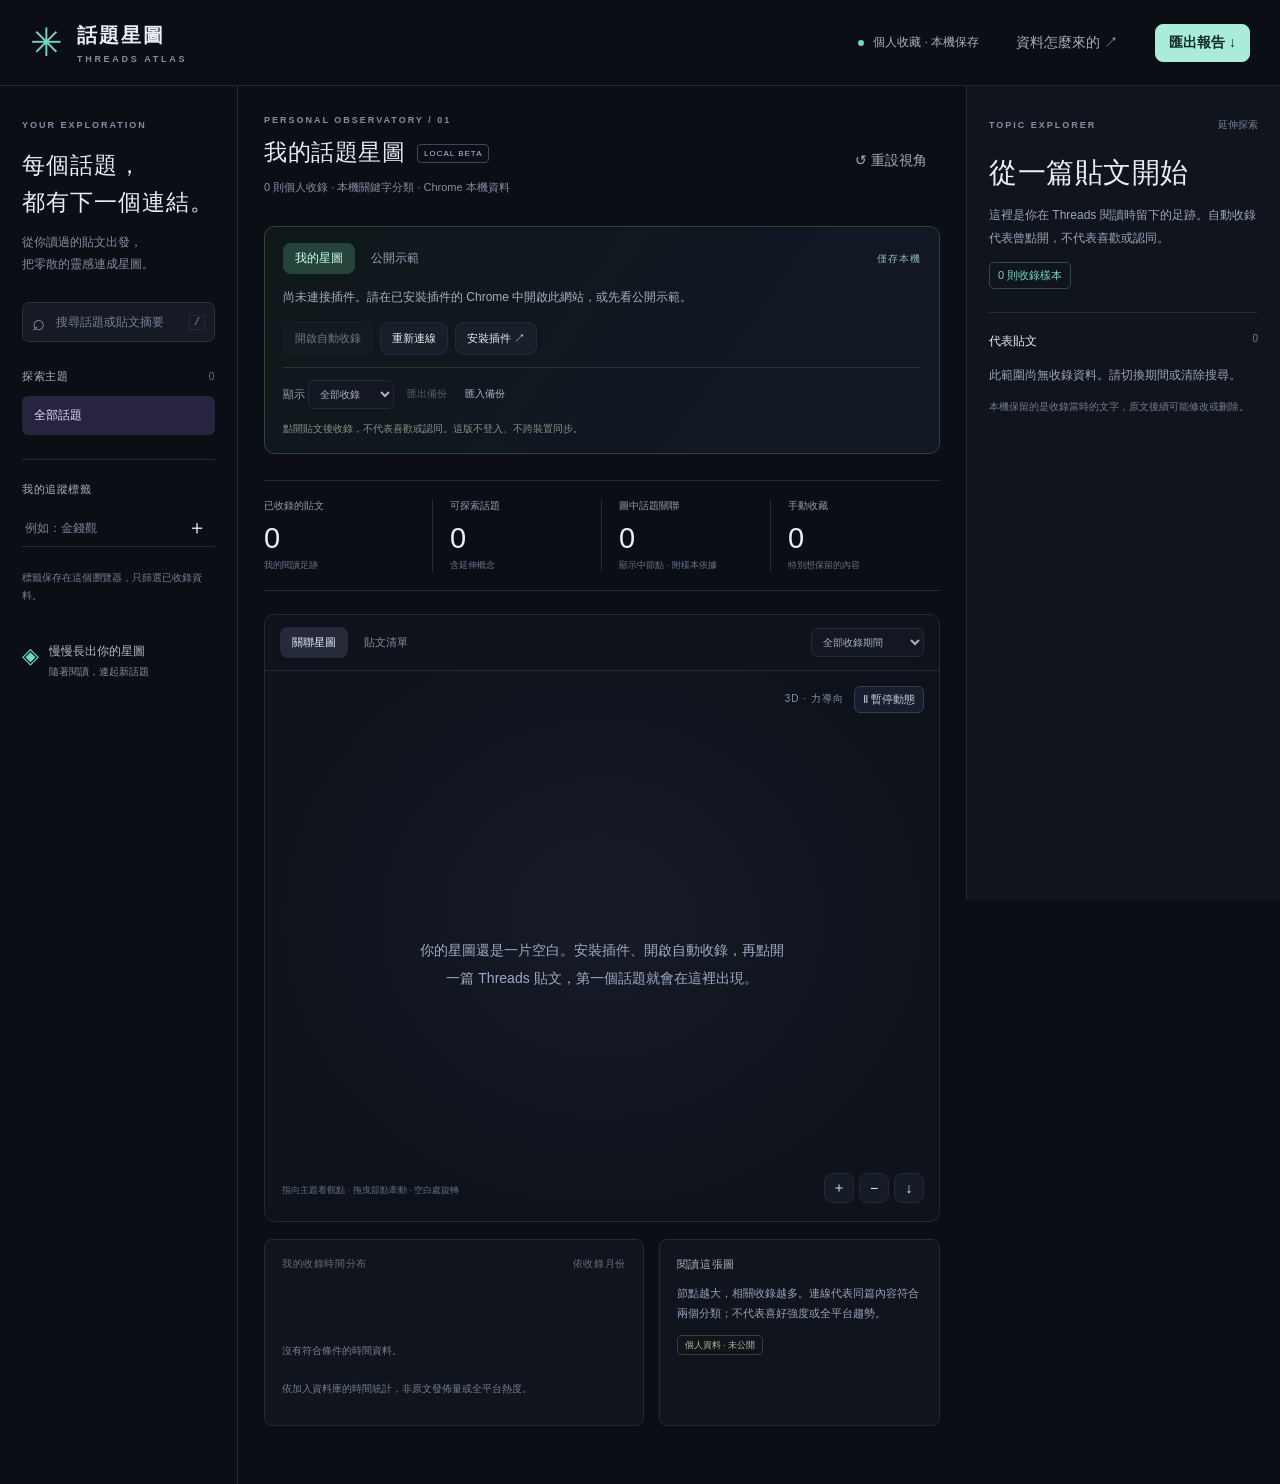
==== site/index.html @ adb9a3a2 "Publish Threads Atlas with local Chrome collection and 3D topic voices" ====
<!doctype html>
<html lang="zh-Hant"><head><meta charset="utf-8"><meta name="viewport" content="width=device-width,initial-scale=1"><meta name="color-scheme" content="dark"><meta name="description" content="從你開啟的 Threads 貼文建立個人話題星圖。本機保存、免登入，另提供公開樣本試玩。"><title>話題星圖 · Threads Atlas</title><link rel="stylesheet" href="styles.css"><script type="importmap">{"imports":{"three":"./vendor/three/three.module.min.js"}}</script></head>
<body>
<header><a class="brand" href="./"><span class="brand-mark">✳</span><span>話題星圖<small>THREADS ATLAS</small></span></a><div class="header-note"><span class="live-dot"></span>個人收藏 · 本機保存</div><button id="method-btn" class="quiet">資料怎麼來的 ↗</button><button id="export" class="primary">匯出報告 ↓</button></header>
<main>
<aside class="sidebar"><div class="eyebrow">YOUR EXPLORATION</div><h1>每個話題，<br>都有下一個連結。</h1><p class="intro">從你讀過的貼文出發，<br>把零散的靈感連成星圖。</p><label class="search"><span>⌕</span><input id="search" placeholder="搜尋話題或貼文摘要" aria-label="搜尋話題或貼文摘要"><kbd>/</kbd></label><div class="section-label">探索主題 <span id="topic-total">0</span></div><nav id="topics" aria-label="話題入口"></nav><form id="tag-form"><label for="tag-input" class="section-label">我的追蹤標籤</label><div class="tag-field"><input id="tag-input" maxlength="30" placeholder="例如：金錢觀" aria-label="新增追蹤標籤"><button aria-label="新增標籤">＋</button></div></form><div id="tags"></div><p class="tiny">標籤保存在這個瀏覽器，只篩選已收錄資料。</p><div class="sidebar-foot"><span>◈</span><div>慢慢長出你的星圖<small>隨著閱讀，連起新話題</small></div></div></aside>
<section class="workspace"><div class="page-heading"><div><div class="eyebrow">PERSONAL OBSERVATORY / 01</div><h2><span id="page-title">我的話題星圖</span><span class="beta">LOCAL BETA</span></h2><p id="snapshot-caption">正在載入資料…</p></div><button id="reset" class="quiet">↺ 重設視角</button></div><section class="library-panel" aria-label="個人收錄設定">
<div class="library-heading"><div class="library-switch" role="group" aria-label="資料來源"><button id="personal-tab" class="active" aria-pressed="true">我的星圖</button><button id="sample-tab" aria-pressed="false">公開示範</button></div><span class="local-pill">僅存本機</span></div>
<p id="library-status" role="status">正在尋找 Chrome 插件…</p>
<div class="library-actions"><button id="capture-toggle" disabled aria-pressed="false">開啟自動收錄</button><button id="connect-extension">重新連線</button><button id="install-extension">安裝插件 ↗</button></div>
<div class="library-tools"><label>顯示 <select id="library-filter"><option value="all">全部收錄</option><option value="manual">僅手動收藏</option></select></label><button id="backup-library">匯出備份</button><button id="import-library">匯入備份</button><input id="library-file" type="file" accept="application/json,.json" hidden><button id="exit-import" hidden>返回插件資料</button></div>
<p class="library-note">點開貼文後收錄，不代表喜歡或認同。這版不登入、不跨裝置同步。</p>
</section><div class="stats"><div><small id="post-count-title">已收錄的貼文</small><strong id="post-count">—</strong><span id="post-count-note">我的閱讀足跡</span></div><div><small>可探索話題</small><strong id="node-count">—</strong><span>含延伸概念</span></div><div><small>圖中話題關聯</small><strong id="edge-count">—</strong><span>顯示中節點 · 附樣本依據</span></div><div><small id="fourth-title">手動收藏</small><strong id="fourth-count">0</strong><span id="fourth-note">特別想保留的內容</span></div></div>
<div class="graph-panel"><div class="graph-top"><div class="tabs"><button class="active" id="graph-tab" aria-pressed="true">關聯星圖</button><button id="list-tab" aria-pressed="false">貼文清單</button></div><select id="period" aria-label="貼文時間範圍"><option value="all">全部收錄期間</option><option value="7">快照前 7 天</option><option value="1">快照前 24 小時</option></select></div><div id="graph-stage"><div id="graph" role="group" aria-label="3D 話題關聯圖"></div><div id="graph-empty" hidden>這個篩選沒有收錄貼文，試試其他話題或期間。</div><div class="graph-legend"><span><i class="purple"></i>感情與抉擇</span><span><i class="teal"></i>溝通與情緒</span><span><i class="orange"></i>界線與信任</span></div><div class="graph-mode"><span>3D · 力導向</span><button id="motion-toggle" aria-pressed="false">Ⅱ 暫停動態</button></div><div class="graph-controls"><button id="zoom-in" aria-label="放大">＋</button><button id="zoom-out" aria-label="縮小">−</button><button id="save-svg" aria-label="下載關聯圖">↓</button></div><p class="graph-hint">指向主題看觀點 · 拖曳節點牽動 · 空白處旋轉</p></div><div id="post-list" hidden></div></div>
<div class="bottom-grid"><section class="mini-panel"><div class="section-label"><span id="timeline-title">我的收錄時間分布</span><span id="timeline-unit">依收錄月份</span></div><div id="timeline"></div><p id="timeline-note" class="tiny">僅呈現個人收錄，非全平台聲量或升降趨勢。</p></section><section class="mini-panel"><div class="section-label">閱讀這張圖</div><p class="reading">節點越大，相關樣本越多。<br>連線表示同一貼文被歸入兩個話題，<br>點選後可追溯原文與分類依據。</p><span class="sample-badge" id="scope-badge">個人資料 · 未公開</span></section></div><div class="status-row"><p id="status" role="status"></p><button id="undo-delete" hidden>復原刪除</button></div></section>
<aside class="detail" id="detail" aria-label="話題詳情"></aside>
</main>
<dialog id="method"><button id="close-method" class="dialog-close" aria-label="關閉">×</button><div class="eyebrow">ABOUT THIS SNAPSHOT</div><h2>讓每個連結，都有依據。</h2><p>這是公開 Threads 貼文的人工核對樣本，用來體驗話題探索；不代表隨機抽樣、完整收錄或台灣整體輿情。</p><ul><li>僅發布分析摘要與原文連結，不發布帳號登入資訊。</li><li>話題分類為編輯判讀；連線代表同一樣本被歸入兩個話題，不代表因果。</li><li>來源可能是主貼文或回覆；貼文中的個人敘述未經獨立事實查核。</li><li>顏色代表主題群組，不代表情緒正負或成長率。</li><li>缺乏一致的連續採集資料，因此不顯示熱度成長率。</li><li>發文切角為依樣本衍生的創作提案，不是原作者的話，也不是情感診斷。</li></ul><p id="method-meta"></p></dialog>
<dialog id="install-dialog"><button id="close-install" class="dialog-close" aria-label="關閉安裝說明">×</button><div class="eyebrow">CONNECT YOUR READING</div><h2>讓星圖跟著閱讀生長</h2><p>請在桌面版 Chrome 安裝插件。這個內建預覽瀏覽器無法代替 Chrome 載入擴充功能。</p><ol><li><a class="download-link" href="downloads/threads-atlas-extension.zip" download>下載試用插件 ZIP ↓</a>，先解壓縮。</li><li>在 Chrome 網址列輸入 <code>chrome://extensions</code>，開啟右上角「開發人員模式」。</li><li>按「載入未封裝項目」，選擇解壓縮後含 <code>manifest.json</code> 的資料夾。</li><li>點插件圖示，閱讀說明並開啟「自動收錄」，重新整理已開著的 Threads 頁面。</li><li>點開一篇貼文／留言，再按插件裡的「開啟我的星圖」。</li></ol><p>網站與插件需在同一個 Chrome 個人檔案。線上星圖：<a href="https://diffusework-wq.github.io/threads-atlas/">diffusework-wq.github.io/threads-atlas/</a>；線上版不需要啟動本機伺服器。解除安裝插件會清除收藏，請先匯出備份。</p><p class="tiny">僅處理你在 Threads 網頁已載入的貼文文字與連結，不讀取密碼、Cookie 或私訊。Chrome 插件測試版不會把收藏傳到雲端。</p></dialog>
<script type="module" src="app.mjs"></script></body></html>
---- site/styles.css ----
:root{--bg:#0b0e14;--panel:#10141e;--line:#232936;--text:#e9edf5;--muted:#858da1;--purple:#aaa0ff;--teal:#73d7bf;--orange:#edb881}*{box-sizing:border-box}body{margin:0;background:var(--bg);color:var(--text);font-family:Inter,"Segoe UI","Microsoft JhengHei",sans-serif;font-size:14px}button,input,select{font:inherit}button,a,input,select{outline-offset:5px}button{cursor:pointer}button{color:inherit;background:transparent;border:1px solid var(--line);border-radius:8px;padding:9px 13px}button:hover{background:#242936}a{color:inherit;text-decoration:none}header{height:86px;border-bottom:1px solid var(--line);display:flex;align-items:center;gap:24px;padding:0 30px}.brand{display:flex;gap:12px;align-items:center;font-size:20px;font-weight:700;letter-spacing:2px}.brand small{display:block;font-size:9px;letter-spacing:2.7px;margin-top:5px;color:var(--muted)}.brand-mark{color:var(--teal);font-size:39px;font-weight:400}.header-note{margin-left:auto;color:#a5adbd;font-size:12px}.live-dot{display:inline-block;background:var(--teal);width:6px;height:6px;border-radius:50%;margin-right:9px}.primary{background:#a9ecd9;color:#102a25;border-color:#a9ecd9;font-weight:600}.primary:hover{background:#caf8e9}.quiet{border:0;color:#a3acbd}main{display:grid;grid-template-columns:238px minmax(420px,1fr) 314px;min-height:calc(100vh - 86px)}.sidebar{padding:34px 22px;border-right:1px solid var(--line);position:relative}.eyebrow{font-size:9px;letter-spacing:2px;color:var(--muted);font-weight:600}h1{font-size:23px;line-height:1.6;letter-spacing:1px;font-weight:500;margin:17px 0 10px}.intro{color:var(--muted);line-height:1.9;font-size:12px;margin:0 0 26px}.search{display:flex;align-items:center;gap:8px;background:#151a25;border:1px solid #2b3140;border-radius:7px;padding:9px}.search span{font-size:22px;line-height:15px;color:var(--muted)}input{min-width:0;width:100%;background:transparent;border:0;color:var(--text);padding:3px;font-size:12px}input::placeholder{color:#788296}kbd{font-size:10px;color:var(--muted);border:1px solid var(--line);padding:1px 4px}.section-label{font-size:11px;color:#aab2c3;display:flex;align-items:center;justify-content:space-between;letter-spacing:.6px}.sidebar>.section-label{margin:27px 0 12px}.section-label span{color:#646e83;font-size:10px}.topic-btn{display:flex;align-items:center;gap:10px;text-align:left;width:100%;border:0;margin:3px 0;padding:11px 12px;border-radius:6px;color:#aab3c5;font-size:12px}.topic-btn.selected{background:#27243f;color:#e4dfff}.topic-btn em{margin-left:auto;font-size:10px;font-style:normal;color:#788196}.dot{display:inline-block;width:6px;height:6px;flex-shrink:0;border-radius:50%}#tag-form{border-top:1px solid var(--line);margin-top:24px;padding-top:22px}.tag-field{display:flex;border-bottom:1px solid var(--line);margin:12px 0}.tag-field button{border:0;padding:5px 8px;font-size:20px}#tags{display:flex;flex-wrap:wrap;gap:5px}#tags button{font-size:10px;padding:5px}.tiny{font-size:10px;color:#747e91;line-height:1.8}.sidebar-foot{display:flex;gap:10px;margin-top:38px;color:#b5bccb;font-size:12px}.sidebar-foot>span{color:var(--teal);font-size:22px}.sidebar-foot small{display:block;font-size:10px;color:var(--muted);margin-top:5px}.workspace{padding:29px 26px 16px;min-width:0}.page-heading{display:flex;justify-content:space-between;align-items:center;gap:10px}h2{font-weight:500;font-size:23px;letter-spacing:.5px;margin:12px 0}.beta{font-size:8px;letter-spacing:1px;border:1px solid #46435c;border-radius:4px;padding:4px 6px;margin-left:12px;vertical-align:middle;color:#c3b8f4}#snapshot-caption{font-size:11px;color:var(--muted);margin-top:0}.stats{display:grid;grid-template-columns:repeat(4,1fr);margin:26px 0 23px;border-top:1px solid var(--line);border-bottom:1px solid var(--line);padding:18px 0}.stats>div{border-right:1px solid var(--line);padding-left:17px}.stats>div:first-child{padding-left:0}.stats>div:last-child{border:0}.stats small{display:block;font-size:10px;color:#929caf}.stats strong{display:inline-block;font-size:29px;letter-spacing:-1px;margin-top:9px;font-weight:500}.stats span{font-size:9px;display:block;color:#69758a;margin-top:4px}.stats .unavailable{color:#69758a}.graph-panel{border:1px solid var(--line);border-radius:10px;overflow:hidden;background:#0e121b}.graph-top{display:flex;justify-content:space-between;align-items:center;padding:12px 15px;border-bottom:1px solid var(--line)}.tabs{display:flex;gap:4px}.tabs button{font-size:11px;border:0;padding:8px 12px;color:var(--muted)}.tabs .active{background:#242a39;color:var(--text)}select{background:#121722;color:#aab3c4;border:1px solid var(--line);border-radius:6px;font-size:10px;padding:7px}#graph-stage{position:relative;min-height:440px}#graph{width:100%;height:500px;display:block;touch-action:none;cursor:grab}#graph:active{cursor:grabbing}.node{cursor:pointer}.node text{fill:#cbd1de;font-size:13px;paint-order:stroke;stroke:#0e121b;stroke-width:5px;stroke-linejoin:round;pointer-events:none}.node.selected text{fill:white;font-weight:600}.node:focus circle{stroke:white;stroke-width:3px}.edge{cursor:pointer}.edge:hover{stroke-opacity:1}.graph-legend{position:absolute;top:15px;left:18px;display:flex;gap:13px;font-size:9px;color:#909aaf;pointer-events:none}.graph-legend i{width:5px;height:5px;border-radius:50%;display:inline-block;margin-right:5px}.purple{background:var(--purple)}.teal{background:var(--teal)}.orange{background:var(--orange)}.graph-controls{position:absolute;right:15px;bottom:18px;display:flex;gap:5px}.graph-controls button{background:#151b27;width:30px;height:30px;padding:0}.graph-hint{position:absolute;left:17px;bottom:15px;font-size:9px;color:#626f84;pointer-events:none}#graph-empty{position:absolute;top:45%;left:15%;right:15%;text-align:center;color:var(--muted)}.bottom-grid{display:grid;grid-template-columns:1.35fr 1fr;gap:15px;margin-top:17px}.mini-panel{padding:17px;border:1px solid var(--line);border-radius:8px;background:#10141d}#timeline{display:flex;align-items:end;gap:7px;height:86px;margin:13px 0 10px}.bar-group{flex:1;height:100%;display:flex;flex-direction:column;justify-content:end;align-items:center;gap:5px;min-width:0}.bar{background:#687fad;border-radius:3px 3px 0 0;width:70%;min-height:2px}.bar-group small{font-size:8px;color:#7f8ca0}.reading{font-size:11px;line-height:1.9;color:#97a2b8}.sample-badge{font-size:9px;padding:4px 7px;border:1px solid #364033;border-radius:4px;color:#aebd95}.detail{border-left:1px solid var(--line);padding:30px 22px;background:#10141d;max-height:calc(100vh - 86px);overflow:auto;position:sticky;top:0}.detail-top{display:flex;justify-content:space-between;align-items:center}.detail h2{font-size:28px;margin:20px 0 12px}.detail .description{font-size:12px;line-height:1.9;color:#9aa6ba}.detail .count-label{color:var(--teal);font-size:11px;border:1px solid #2a4c43;padding:5px 8px;border-radius:5px;display:inline-block}.detail-section{border-top:1px solid var(--line);margin-top:23px;padding-top:20px}.detail-section h3{font-size:12px;font-weight:500;display:flex;justify-content:space-between;margin:0 0 14px}.detail-section h3 span{color:#768095;font-size:10px}.related{font-size:10px;padding:5px 8px;margin:0 4px 6px 0;color:#b8aecf}.source-card{border:1px solid var(--line);border-radius:7px;background:#141a25;padding:13px;margin:10px 0}.source-card time{font-size:9px;color:#7e8aa0}.source-card p{font-size:11px;line-height:1.8;color:#bac4d5;margin:9px 0}.source-card a{font-size:10px;color:var(--teal)}.source-card a:hover{text-decoration:underline}.source-card .source-kind{font-size:9px;float:right;color:#8f9aad}.angle{display:flex;gap:10px;padding:12px 0;border-bottom:1px solid #202735}.angle b{font-size:11px;font-weight:400;color:#7e73c5}.angle p{margin:0;font-size:11px;line-height:1.9;color:#bcc6d7}.angle small{display:block;color:#7e899f;margin-top:3px;font-size:9px}#post-list{padding:18px;max-height:500px;overflow:auto}.error{color:#ffbfae;padding:20px}#status{font-size:11px;color:var(--teal);min-height:20px}dialog{background:#151b28;color:var(--text);border:1px solid #414b62;border-radius:14px;max-width:570px;width:90%;padding:34px}dialog::backdrop{background:#02050aca;backdrop-filter:blur(5px)}dialog p,dialog li{font-size:13px;line-height:1.9;color:#aab6ca}dialog li{margin:9px 0}.dialog-close{float:right;font-size:24px;border:0;padding:0 5px}[hidden]{display:none!important}@media(min-width:1600px){main{grid-template-columns:265px minmax(480px,1fr) 355px}#graph{height:570px}.detail{padding:34px 28px}}@media(max-width:1150px){main{grid-template-columns:200px minmax(400px,1fr)}.detail{grid-column:2;position:static;max-height:none;border-top:1px solid var(--line);border-left:0}.sidebar{grid-row:1/3}.header-note{display:none}header .quiet{margin-left:auto}.workspace{padding:25px 20px}}@media(max-width:700px){header{height:72px;padding:0 16px;gap:8px}.brand{font-size:16px}.brand-mark{font-size:30px}header button{font-size:10px;padding:8px}.brand small{font-size:8px}main{display:block}.sidebar{padding:18px;border-right:0;border-bottom:1px solid var(--line)}.sidebar h1,.intro,.sidebar>.eyebrow,.sidebar-foot{display:none}.sidebar>.section-label{margin:15px 0 8px}#topics{display:flex;overflow:auto;gap:4px}.topic-btn{width:auto;white-space:nowrap;flex-shrink:0}.topic-btn em{display:none}#tag-form{margin-top:12px;padding-top:12px;display:flex;gap:12px;align-items:center}.tag-field{margin:0;flex:1}.sidebar .tiny{margin-bottom:0}.workspace{padding:22px 14px}.page-heading h2{font-size:20px}.page-heading>.quiet{font-size:10px;padding:4px}.stats{margin-top:16px}.stats strong{font-size:24px}.stats>div{padding-left:10px}.stats small{font-size:9px}.graph-top{padding:8px}.tabs button{padding:7px}.graph-legend{font-size:8px;gap:9px;left:10px}#graph{height:410px}#graph-stage{min-height:410px}.graph-hint{bottom:49px;font-size:8px}.bottom-grid{grid-template-columns:1fr}.detail{padding:23px 18px}.detail h2{font-size:26px}.source-card p,.angle p{font-size:13px}}

/* Three.js scene and projected, keyboard-accessible labels. */
#graph{position:relative;overflow:hidden;height:550px;background:radial-gradient(ellipse at 50% 45%,#24283b66,transparent 68%);touch-action:none;isolation:isolate}
#graph canvas{display:block;width:100%;height:100%;cursor:grab}#graph.dragging canvas{cursor:grabbing}
.graph-labels{position:absolute;inset:0;pointer-events:none;overflow:hidden}
.graph-label{position:absolute;transform:translate(-50%,0);pointer-events:auto;border:0;background:#10151bbb;color:#cbd2e3;padding:3px 6px;border-radius:5px;font-size:12px;white-space:nowrap;cursor:grab;touch-action:none;box-shadow:none;text-shadow:0 1px 5px #000}
.graph-label:hover,.graph-label.selected{color:white;background:#3f395cd9}.graph-label.selected{font-weight:700}.graph-label.dim{opacity:.4}.graph-label:focus-visible{outline:2px solid #c0b7ff;outline-offset:3px}.dragging .graph-label{cursor:grabbing}
.graph-mode{position:absolute;right:15px;top:15px;display:flex;align-items:center;gap:10px;color:#8793ae;font-size:10px;letter-spacing:1px;pointer-events:none}.graph-mode button{pointer-events:auto;font-size:11px;padding:5px 8px;background:#171e2d;color:#c5cce0;border:1px solid #343d53;border-radius:6px}
.graph-legend,.graph-controls,.graph-hint,.graph-mode{z-index:3}.graph-hint{pointer-events:none}.graph-fallback{position:absolute;top:40%;padding:25px;color:#cbd2e3;text-align:center}
@media(max-width:700px){#graph{height:480px}.graph-mode{top:44px}.graph-hint{font-size:10px;max-width:65%}.graph-legend{font-size:10px}}

/* Personal local library */
button:disabled{opacity:.45;cursor:not-allowed}.library-panel{margin-top:20px;padding:16px 18px;border:1px solid #344339;border-radius:10px;background:linear-gradient(125deg,#13221f88,#111723 70%)}
.library-heading{display:flex;align-items:center;justify-content:space-between;gap:10px}.library-switch{display:flex;gap:4px}.library-switch button{border:0;padding:7px 12px;font-size:12px;color:#96a5b5}.library-switch .active{color:#ceffef;background:#25433b}.local-pill{font-size:10px;letter-spacing:1px;color:#8fbcab}
#library-status{font-size:12px;line-height:1.8;color:#a5b0c1;margin:13px 0}.connected{color:#8ee1c3!important}.library-actions{display:flex;flex-wrap:wrap;gap:7px}.library-actions button{font-size:11px;padding:8px 11px;background:#171f29}.library-actions #capture-toggle[aria-pressed=true]{background:#26483e;color:#b7efda;border-color:#436d5d}.library-tools{display:flex;align-items:center;flex-wrap:wrap;gap:8px;margin-top:12px;padding-top:12px;border-top:1px solid #293332}.library-tools label{font-size:11px;color:#909fb3}.library-tools button{border:0;padding:5px;font-size:10px;color:#a6b6c8}.library-note{font-size:10px;color:#819487;line-height:1.7;margin:11px 0 0}.source-actions{display:flex;gap:5px;margin-top:12px}.source-actions button{font-size:10px;padding:5px 8px}.source-card small{display:block;margin:6px 0}.source-card p{white-space:pre-wrap;overflow-wrap:anywhere}.personal-note{border-left:2px solid #7362b8;padding-left:8px}.status-row{display:flex;align-items:center;gap:8px}#undo-delete{font-size:11px;flex-shrink:0;padding:5px 9px}.download-link{color:#9ee8d1;text-decoration:underline}#install-dialog code{font-size:11px;overflow-wrap:anywhere;color:#ccd4e5}#install-dialog ol{padding-left:21px}#graph-empty{line-height:2;max-width:410px;margin:auto;padding:18px;color:#9cabc3;pointer-events:none}.evidence{padding-left:4px;padding-right:4px}
@media(max-width:700px){.library-panel{padding:13px}.library-switch button{font-size:11px}.library-actions button{flex:1}.library-tools{gap:4px}.local-pill{font-size:9px}#library-status{font-size:11px}}

/* Text-only topic voices drift from lower right to upper left. */
.hover-voices{position:absolute;z-index:5;width:min(340px,58%);padding:0;border:0;border-radius:0;background:none;box-shadow:none;backdrop-filter:none;pointer-events:none;transition:opacity .35s ease}
.voice-text{margin:0;color:#b9c4d7;font-size:14px;font-weight:400;line-height:1.95;white-space:pre-wrap;overflow-wrap:anywhere;text-shadow:0 2px 12px #080d17,0 0 5px #080d17;will-change:transform,opacity}
.hover-voices.is-leaving{opacity:0}
@media(max-width:700px){.voice-text{font-size:12px;line-height:1.85}}
@media(prefers-reduced-motion:reduce){.hover-voices{transition:none}.voice-text{will-change:auto}}
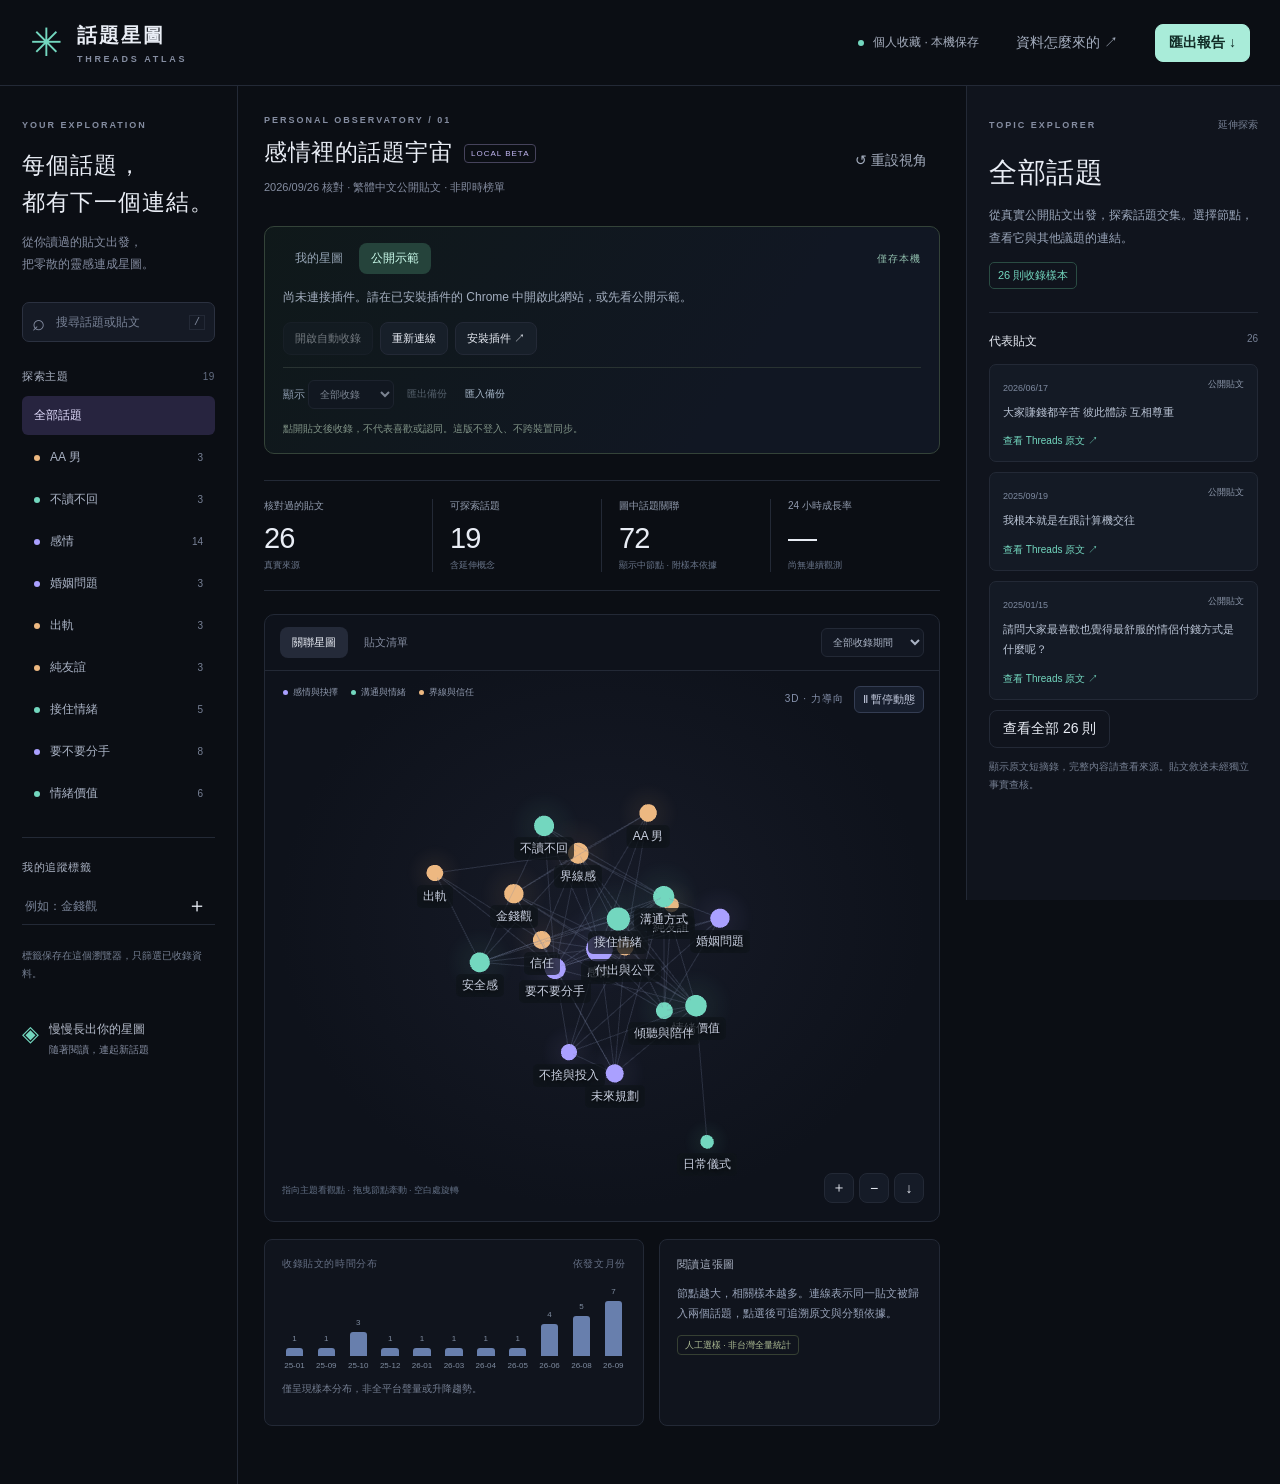
==== commit 4de9787f: "Default to public demo and continuously cycle original topic excerpts" ====
--- a/site/index.html
+++ b/site/index.html
@@ -3,9 +3,9 @@
 <body>
 <header><a class="brand" href="./"><span class="brand-mark">✳</span><span>話題星圖<small>THREADS ATLAS</small></span></a><div class="header-note"><span class="live-dot"></span>個人收藏 · 本機保存</div><button id="method-btn" class="quiet">資料怎麼來的 ↗</button><button id="export" class="primary">匯出報告 ↓</button></header>
 <main>
-<aside class="sidebar"><div class="eyebrow">YOUR EXPLORATION</div><h1>每個話題，<br>都有下一個連結。</h1><p class="intro">從你讀過的貼文出發，<br>把零散的靈感連成星圖。</p><label class="search"><span>⌕</span><input id="search" placeholder="搜尋話題或貼文摘要" aria-label="搜尋話題或貼文摘要"><kbd>/</kbd></label><div class="section-label">探索主題 <span id="topic-total">0</span></div><nav id="topics" aria-label="話題入口"></nav><form id="tag-form"><label for="tag-input" class="section-label">我的追蹤標籤</label><div class="tag-field"><input id="tag-input" maxlength="30" placeholder="例如：金錢觀" aria-label="新增追蹤標籤"><button aria-label="新增標籤">＋</button></div></form><div id="tags"></div><p class="tiny">標籤保存在這個瀏覽器，只篩選已收錄資料。</p><div class="sidebar-foot"><span>◈</span><div>慢慢長出你的星圖<small>隨著閱讀，連起新話題</small></div></div></aside>
+<aside class="sidebar"><div class="eyebrow">YOUR EXPLORATION</div><h1>每個話題，<br>都有下一個連結。</h1><p class="intro">從你讀過的貼文出發，<br>把零散的靈感連成星圖。</p><label class="search"><span>⌕</span><input id="search" placeholder="搜尋話題或貼文" aria-label="搜尋話題或貼文"><kbd>/</kbd></label><div class="section-label">探索主題 <span id="topic-total">0</span></div><nav id="topics" aria-label="話題入口"></nav><form id="tag-form"><label for="tag-input" class="section-label">我的追蹤標籤</label><div class="tag-field"><input id="tag-input" maxlength="30" placeholder="例如：金錢觀" aria-label="新增追蹤標籤"><button aria-label="新增標籤">＋</button></div></form><div id="tags"></div><p class="tiny">標籤保存在這個瀏覽器，只篩選已收錄資料。</p><div class="sidebar-foot"><span>◈</span><div>慢慢長出你的星圖<small>隨著閱讀，連起新話題</small></div></div></aside>
 <section class="workspace"><div class="page-heading"><div><div class="eyebrow">PERSONAL OBSERVATORY / 01</div><h2><span id="page-title">我的話題星圖</span><span class="beta">LOCAL BETA</span></h2><p id="snapshot-caption">正在載入資料…</p></div><button id="reset" class="quiet">↺ 重設視角</button></div><section class="library-panel" aria-label="個人收錄設定">
-<div class="library-heading"><div class="library-switch" role="group" aria-label="資料來源"><button id="personal-tab" class="active" aria-pressed="true">我的星圖</button><button id="sample-tab" aria-pressed="false">公開示範</button></div><span class="local-pill">僅存本機</span></div>
+<div class="library-heading"><div class="library-switch" role="group" aria-label="資料來源"><button id="personal-tab" aria-pressed="false">我的星圖</button><button id="sample-tab" class="active" aria-pressed="true">公開示範</button></div><span class="local-pill">僅存本機</span></div>
 <p id="library-status" role="status">正在尋找 Chrome 插件…</p>
 <div class="library-actions"><button id="capture-toggle" disabled aria-pressed="false">開啟自動收錄</button><button id="connect-extension">重新連線</button><button id="install-extension">安裝插件 ↗</button></div>
 <div class="library-tools"><label>顯示 <select id="library-filter"><option value="all">全部收錄</option><option value="manual">僅手動收藏</option></select></label><button id="backup-library">匯出備份</button><button id="import-library">匯入備份</button><input id="library-file" type="file" accept="application/json,.json" hidden><button id="exit-import" hidden>返回插件資料</button></div>
@@ -15,6 +15,6 @@
 <div class="bottom-grid"><section class="mini-panel"><div class="section-label"><span id="timeline-title">我的收錄時間分布</span><span id="timeline-unit">依收錄月份</span></div><div id="timeline"></div><p id="timeline-note" class="tiny">僅呈現個人收錄，非全平台聲量或升降趨勢。</p></section><section class="mini-panel"><div class="section-label">閱讀這張圖</div><p class="reading">節點越大，相關樣本越多。<br>連線表示同一貼文被歸入兩個話題，<br>點選後可追溯原文與分類依據。</p><span class="sample-badge" id="scope-badge">個人資料 · 未公開</span></section></div><div class="status-row"><p id="status" role="status"></p><button id="undo-delete" hidden>復原刪除</button></div></section>
 <aside class="detail" id="detail" aria-label="話題詳情"></aside>
 </main>
-<dialog id="method"><button id="close-method" class="dialog-close" aria-label="關閉">×</button><div class="eyebrow">ABOUT THIS SNAPSHOT</div><h2>讓每個連結，都有依據。</h2><p>這是公開 Threads 貼文的人工核對樣本，用來體驗話題探索；不代表隨機抽樣、完整收錄或台灣整體輿情。</p><ul><li>僅發布分析摘要與原文連結，不發布帳號登入資訊。</li><li>話題分類為編輯判讀；連線代表同一樣本被歸入兩個話題，不代表因果。</li><li>來源可能是主貼文或回覆；貼文中的個人敘述未經獨立事實查核。</li><li>顏色代表主題群組，不代表情緒正負或成長率。</li><li>缺乏一致的連續採集資料，因此不顯示熱度成長率。</li><li>發文切角為依樣本衍生的創作提案，不是原作者的話，也不是情感診斷。</li></ul><p id="method-meta"></p></dialog>
+<dialog id="method"><button id="close-method" class="dialog-close" aria-label="關閉">×</button><div class="eyebrow">ABOUT THIS SNAPSHOT</div><h2>讓每個連結，都有依據。</h2><p>這是公開 Threads 貼文的人工核對樣本，用來體驗話題探索；不代表隨機抽樣、完整收錄或台灣整體輿情。</p><ul><li>公開示範呈現原文短摘錄與來源連結，另保留分析摘要。</li><li>話題分類為編輯判讀；連線代表同一樣本被歸入兩個話題，不代表因果。</li><li>來源可能是主貼文或回覆；貼文中的個人敘述未經獨立事實查核。</li><li>顏色代表主題群組，不代表情緒正負或成長率。</li><li>缺乏一致的連續採集資料，因此不顯示熱度成長率。</li><li>發文切角為依樣本衍生的創作提案，不是原作者的話，也不是情感診斷。</li></ul><p id="method-meta"></p></dialog>
 <dialog id="install-dialog"><button id="close-install" class="dialog-close" aria-label="關閉安裝說明">×</button><div class="eyebrow">CONNECT YOUR READING</div><h2>讓星圖跟著閱讀生長</h2><p>請在桌面版 Chrome 安裝插件。這個內建預覽瀏覽器無法代替 Chrome 載入擴充功能。</p><ol><li><a class="download-link" href="downloads/threads-atlas-extension.zip" download>下載試用插件 ZIP ↓</a>，先解壓縮。</li><li>在 Chrome 網址列輸入 <code>chrome://extensions</code>，開啟右上角「開發人員模式」。</li><li>按「載入未封裝項目」，選擇解壓縮後含 <code>manifest.json</code> 的資料夾。</li><li>點插件圖示，閱讀說明並開啟「自動收錄」，重新整理已開著的 Threads 頁面。</li><li>點開一篇貼文／留言，再按插件裡的「開啟我的星圖」。</li></ol><p>網站與插件需在同一個 Chrome 個人檔案。線上星圖：<a href="https://diffusework-wq.github.io/threads-atlas/">diffusework-wq.github.io/threads-atlas/</a>；線上版不需要啟動本機伺服器。解除安裝插件會清除收藏，請先匯出備份。</p><p class="tiny">僅處理你在 Threads 網頁已載入的貼文文字與連結，不讀取密碼、Cookie 或私訊。Chrome 插件測試版不會把收藏傳到雲端。</p></dialog>
-<script type="module" src="app.mjs"></script></body></html>
+<script type="module" src="app.mjs?v=3"></script></body></html>
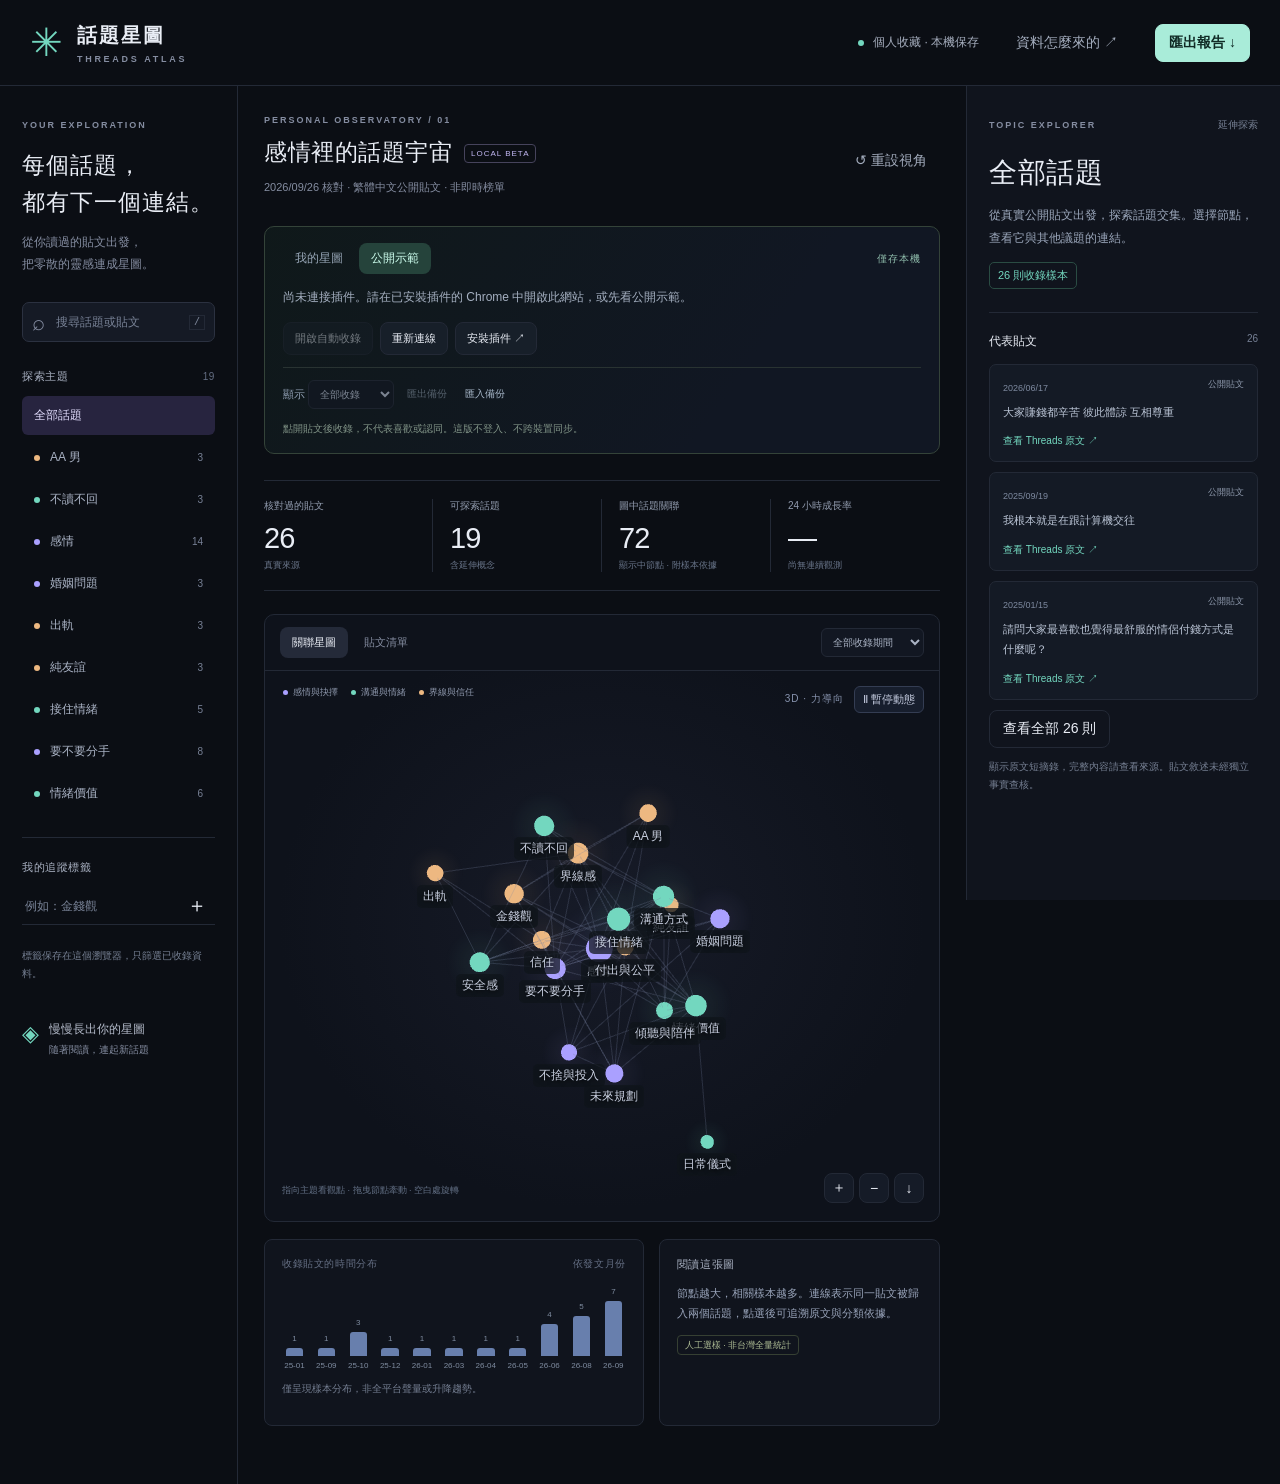
==== commit 587a75cb: "Expose privacy-safe extension connection and post recognition diagnostics" ====
--- a/site/index.html
+++ b/site/index.html
@@ -16,5 +16,5 @@
 <aside class="detail" id="detail" aria-label="話題詳情"></aside>
 </main>
 <dialog id="method"><button id="close-method" class="dialog-close" aria-label="關閉">×</button><div class="eyebrow">ABOUT THIS SNAPSHOT</div><h2>讓每個連結，都有依據。</h2><p>這是公開 Threads 貼文的人工核對樣本，用來體驗話題探索；不代表隨機抽樣、完整收錄或台灣整體輿情。</p><ul><li>公開示範呈現原文短摘錄與來源連結，另保留分析摘要。</li><li>話題分類為編輯判讀；連線代表同一樣本被歸入兩個話題，不代表因果。</li><li>來源可能是主貼文或回覆；貼文中的個人敘述未經獨立事實查核。</li><li>顏色代表主題群組，不代表情緒正負或成長率。</li><li>缺乏一致的連續採集資料，因此不顯示熱度成長率。</li><li>發文切角為依樣本衍生的創作提案，不是原作者的話，也不是情感診斷。</li></ul><p id="method-meta"></p></dialog>
-<dialog id="install-dialog"><button id="close-install" class="dialog-close" aria-label="關閉安裝說明">×</button><div class="eyebrow">CONNECT YOUR READING</div><h2>讓星圖跟著閱讀生長</h2><p>請在桌面版 Chrome 安裝插件。這個內建預覽瀏覽器無法代替 Chrome 載入擴充功能。</p><ol><li><a class="download-link" href="downloads/threads-atlas-extension.zip" download>下載試用插件 ZIP ↓</a>，先解壓縮。</li><li>在 Chrome 網址列輸入 <code>chrome://extensions</code>，開啟右上角「開發人員模式」。</li><li>按「載入未封裝項目」，選擇解壓縮後含 <code>manifest.json</code> 的資料夾。</li><li>點插件圖示，閱讀說明並開啟「自動收錄」，重新整理已開著的 Threads 頁面。</li><li>點開一篇貼文／留言，再按插件裡的「開啟我的星圖」。</li></ol><p>網站與插件需在同一個 Chrome 個人檔案。線上星圖：<a href="https://diffusework-wq.github.io/threads-atlas/">diffusework-wq.github.io/threads-atlas/</a>；線上版不需要啟動本機伺服器。解除安裝插件會清除收藏，請先匯出備份。</p><p class="tiny">僅處理你在 Threads 網頁已載入的貼文文字與連結，不讀取密碼、Cookie 或私訊。Chrome 插件測試版不會把收藏傳到雲端。</p></dialog>
+<dialog id="install-dialog"><button id="close-install" class="dialog-close" aria-label="關閉安裝說明">×</button><div class="eyebrow">CONNECT YOUR READING</div><h2>讓星圖跟著閱讀生長</h2><p>請在桌面版 Chrome 安裝插件。這個內建預覽瀏覽器無法代替 Chrome 載入擴充功能。</p><ol><li><a class="download-link" href="downloads/threads-atlas-extension.zip?v=0.2.1" download>下載試用插件 ZIP ↓</a>，先解壓縮。</li><li>在 Chrome 網址列輸入 <code>chrome://extensions</code>，開啟右上角「開發人員模式」。</li><li>按「載入未封裝項目」，選擇解壓縮後含 <code>manifest.json</code> 的資料夾。</li><li>點插件圖示，閱讀說明並開啟「自動收錄」，重新整理已開著的 Threads 頁面。</li><li>點開一篇貼文／留言，再按插件裡的「開啟我的星圖」。</li></ol><p>網站與插件需在同一個 Chrome 個人檔案。線上星圖：<a href="https://diffusework-wq.github.io/threads-atlas/">diffusework-wq.github.io/threads-atlas/</a>；線上版不需要啟動本機伺服器。解除安裝插件會清除收藏，請先匯出備份。</p><p class="tiny">僅處理你在 Threads 網頁已載入的貼文文字與連結，不讀取密碼、Cookie 或私訊。Chrome 插件測試版不會把收藏傳到雲端。</p></dialog>
 <script type="module" src="app.mjs?v=3"></script></body></html>
